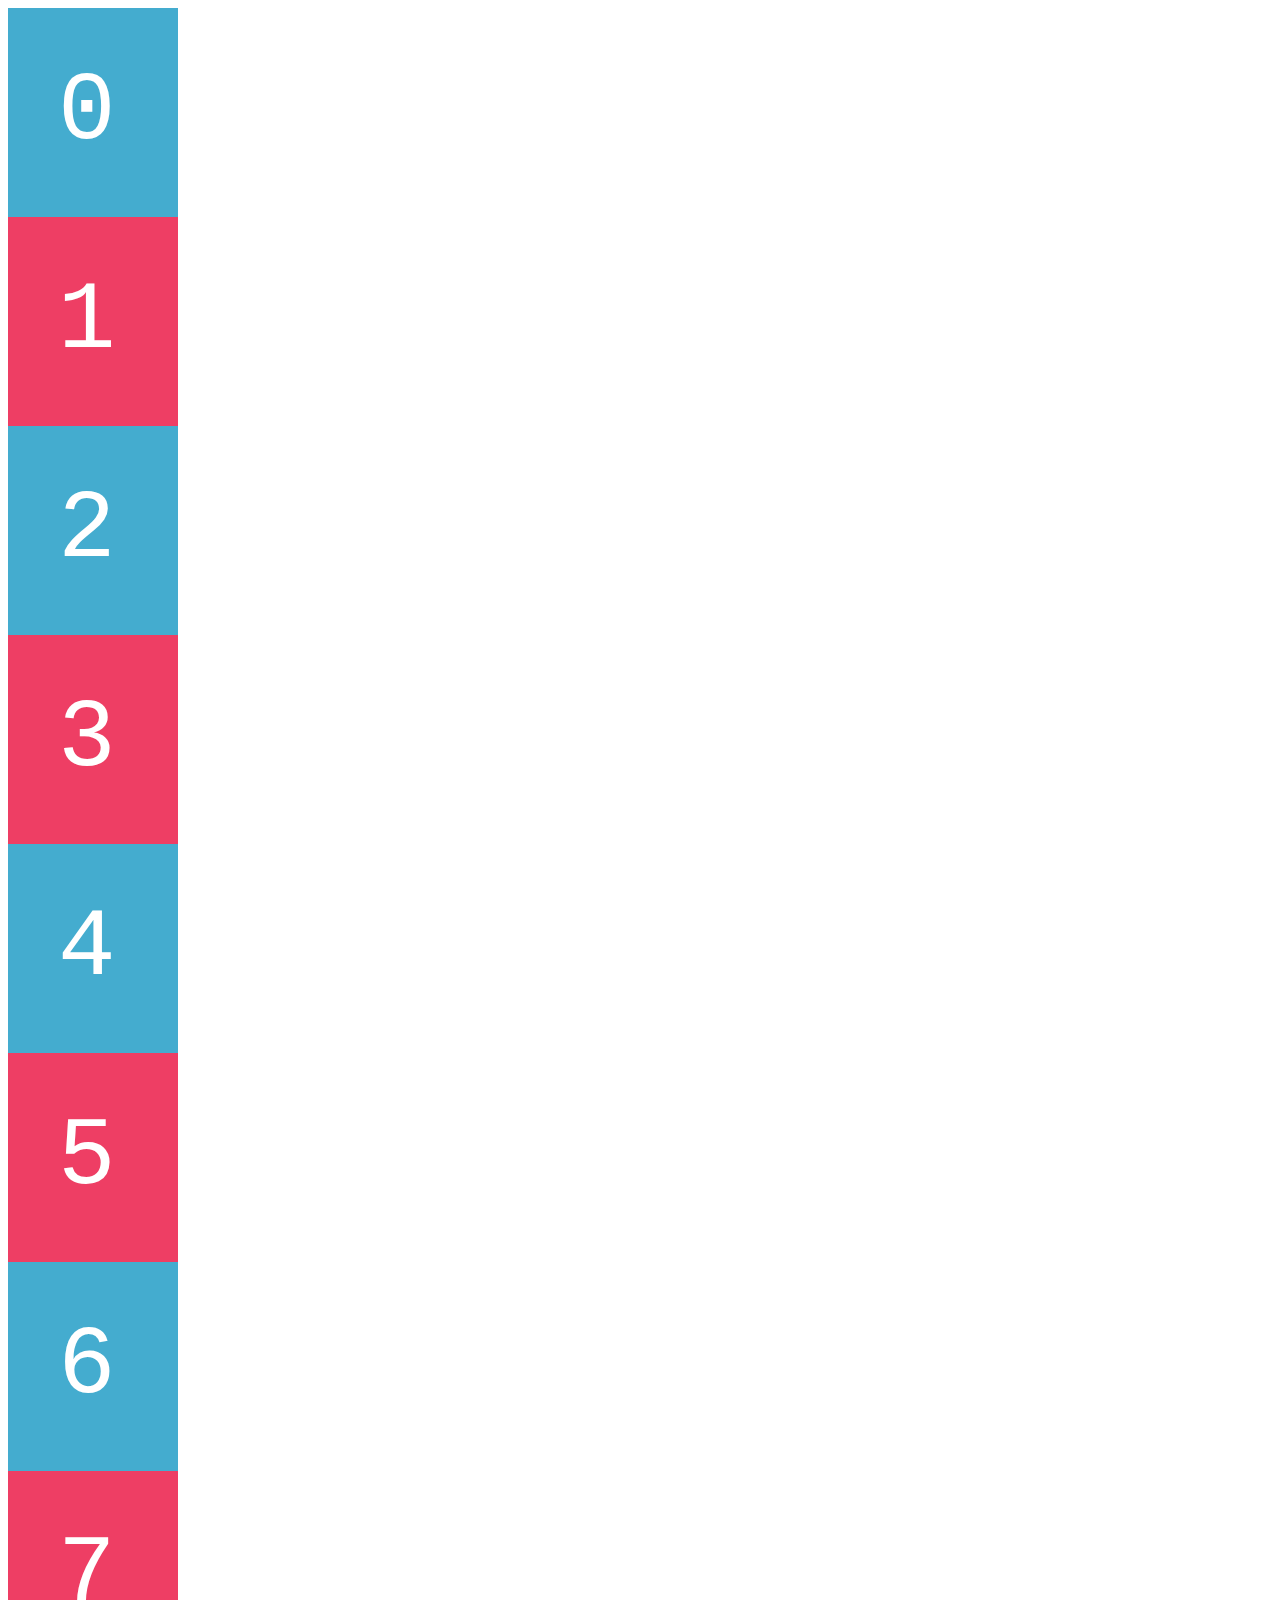
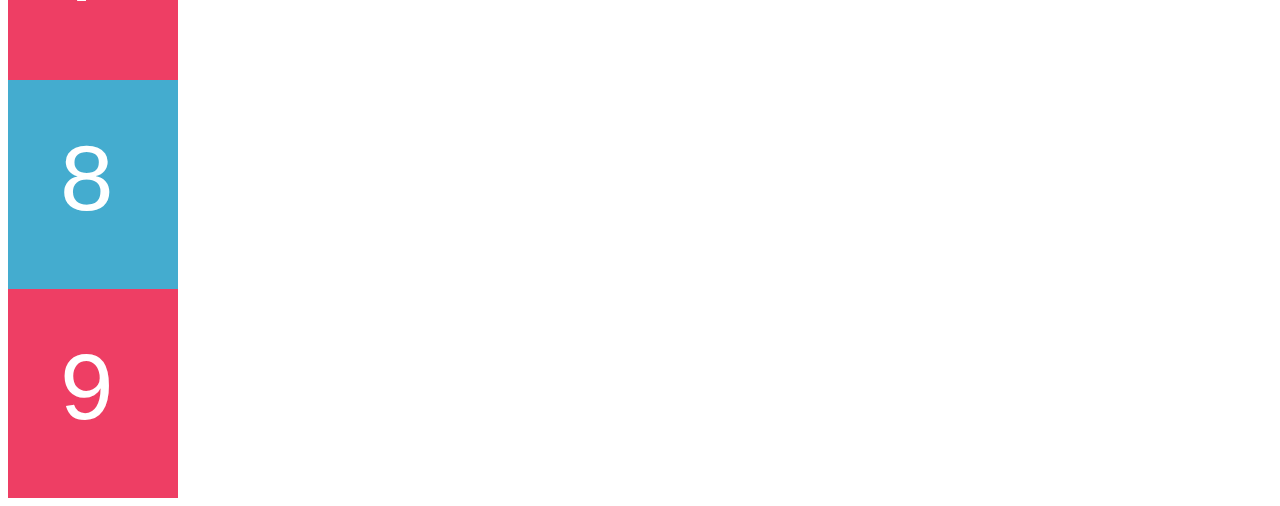
==== m3-w1w2-css-selectors/src/main/webapp/index.html @ d63f2bca "Adding CSS Selectors" ====
<!DOCTYPE html>
<html>
<head>
  <title>Fun with Blocks</title>
  <link rel="stylesheet" href="fun-with-blocks.css">
</head>
<body>
  <div id="box_0" class="box even">
    0
  </div>
  <div id="box_1" class="box odd">
    1
  </div>
  <div id="box_2" class="box even">
    2
  </div>
  <div id="box_3" class="box odd">
    3
  </div>
  <div id="box_4" class="box even">
    4
  </div>
  <div id="box_5" class="box odd">
    5
  </div>
  <div id="box_6" class="box even">
    6
  </div>
  <div id="box_7" class="box odd">
    7
  </div>
  <div id="box_8" class="box even">
    8
  </div>
  <div id="box_9" class="box odd">
    9
  </div>
</div>
</body>
</html>
---- m3-w1w2-css-selectors/src/main/webapp/fun-with-blocks.css ----
html {
  font: 96px Courier;
  color: white;
}
.box {
  padding: 50px;
  width: 70px;
}
.odd {
  background-color: #ee3e64;
}
.even {
  background-color: #44accf;
}
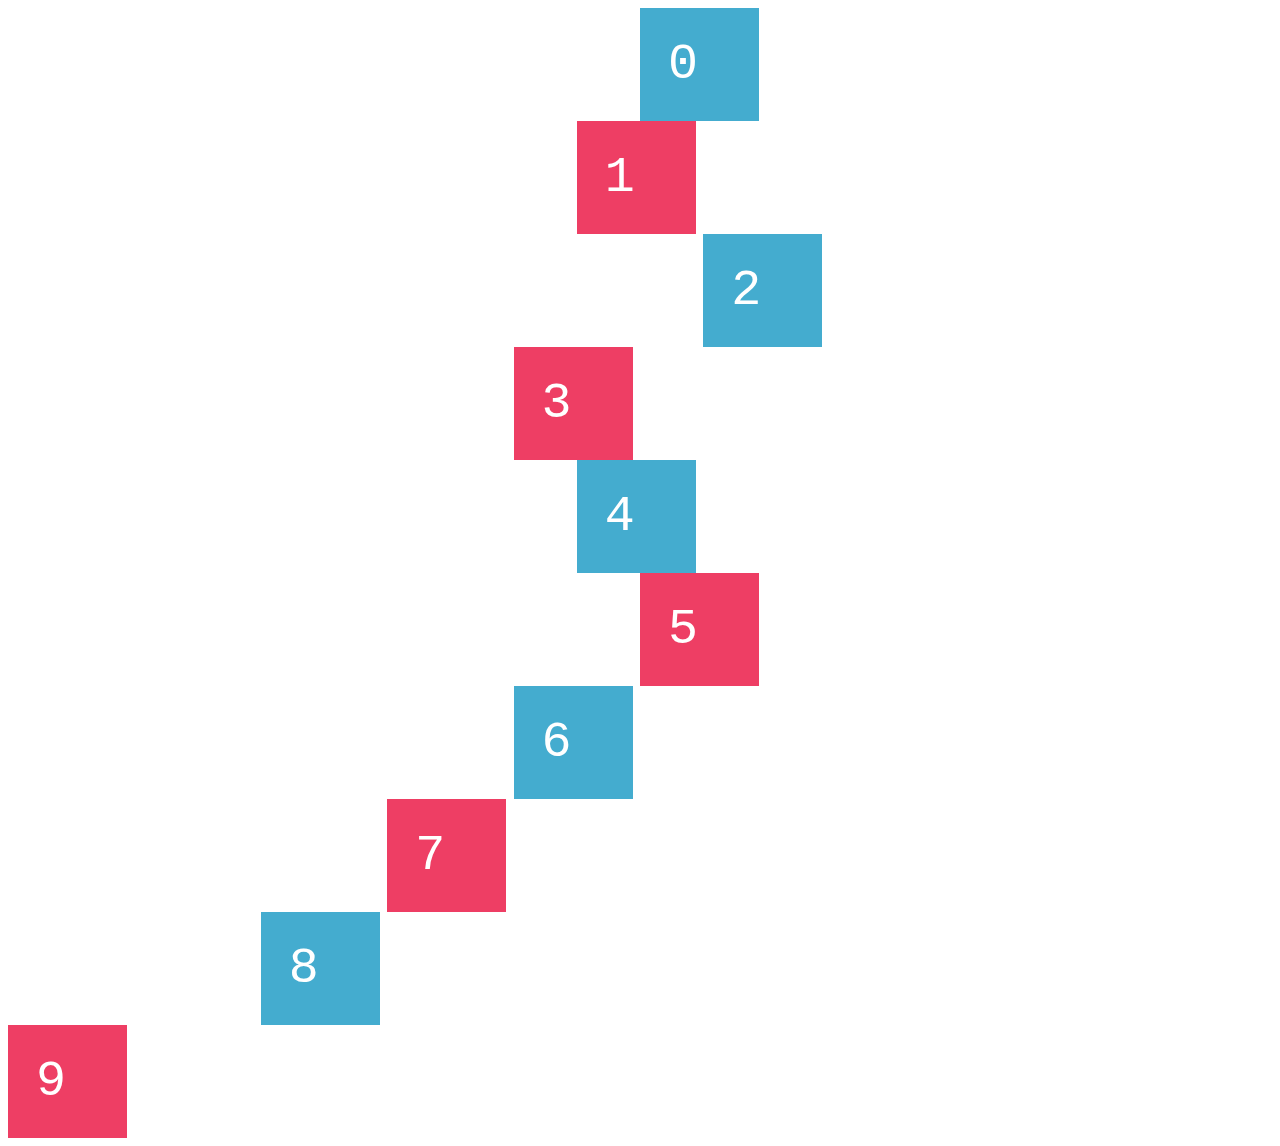
==== commit afded10c: "readme" ====
--- a/m3-w1w2-css-selectors/src/main/webapp/index.html
+++ b/m3-w1w2-css-selectors/src/main/webapp/index.html
@@ -2,18 +2,22 @@
 <html>
 <head>
   <title>Fun with Blocks</title>
-  <link rel="stylesheet" href="fun-with-blocks.css">
+  <link rel="stylesheet" href="fun-with-blocks4.css">
 </head>
 <body>
+
   <div id="box_0" class="box even">
     0
   </div>
+	</break>
   <div id="box_1" class="box odd">
     1
   </div>
   <div id="box_2" class="box even">
     2
   </div>
+  </break>
+
   <div id="box_3" class="box odd">
     3
   </div>
@@ -35,6 +39,6 @@
   <div id="box_9" class="box odd">
     9
   </div>
-</div>
+
 </body>
 </html>
--- a/m3-w1w2-css-selectors/src/main/webapp/fun-with-blocks4.css
+++ b/m3-w1w2-css-selectors/src/main/webapp/fun-with-blocks4.css
@@ -0,0 +1,45 @@
+html {
+  font: 50px Courier;
+  color: white;
+
+}
+.box {
+  padding: 28px;
+  width: 5%;
+
+  margin:0px;
+
+}
+.odd {
+  background-color: #ee3e64;
+}
+.even {
+  background-color: #44accf;
+}
+#box_0 {
+	margin-left: 50%;
+
+}
+#box_1 {
+	margin-left: 45%;
+
+}
+#box_2 {
+	margin-left: 55%;
+
+}#box_3 {
+	margin-left: 40%;
+}#box_4 {
+	margin-left: 45%;
+}#box_5 {
+	margin-left: 50%;
+}#box_6 {
+	margin-left: 40%;
+}#box_7 {
+	margin-left: 30%;
+}#box_8 {
+	margin-left: 20%;
+}
+}#box_9 {
+	margin-left: 10%;
+}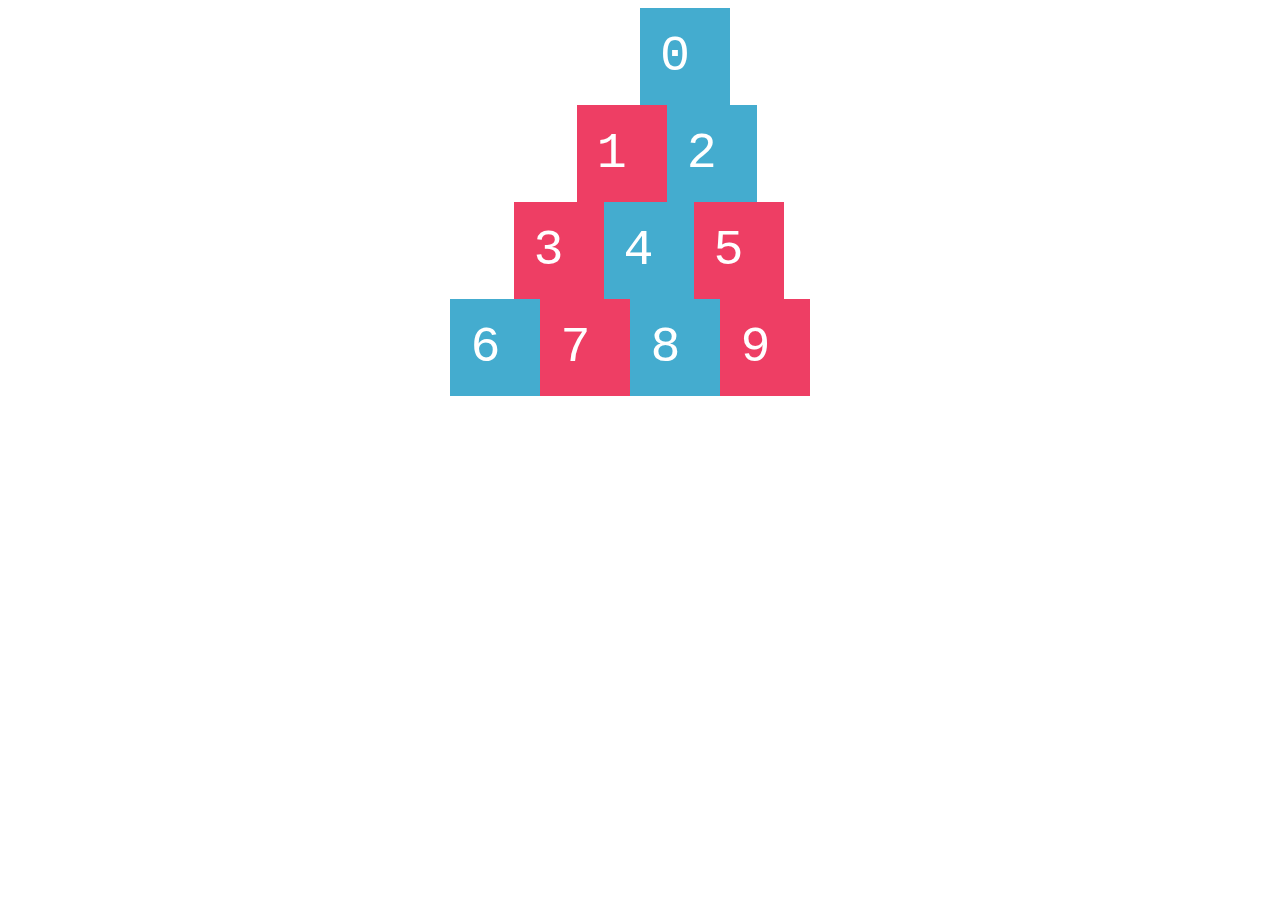
==== commit fa0e741b: "pyrmaid done using fun with boxes4.css  used margin but would not stay a pyrmaid with page change be" ====
--- a/m3-w1w2-css-selectors/src/main/webapp/index.html
+++ b/m3-w1w2-css-selectors/src/main/webapp/index.html
@@ -9,14 +9,14 @@
   <div id="box_0" class="box even">
     0
   </div>
-	</break>
+	
   <div id="box_1" class="box odd">
     1
   </div>
   <div id="box_2" class="box even">
     2
   </div>
-  </break>
+  
 
   <div id="box_3" class="box odd">
     3
--- a/m3-w1w2-css-selectors/src/main/webapp/fun-with-blocks4.css
+++ b/m3-w1w2-css-selectors/src/main/webapp/fun-with-blocks4.css
@@ -4,8 +4,8 @@
 
 }
 .box {
-  padding: 28px;
-  width: 5%;
+  padding: 20px;
+  width: 50px;
 
   margin:0px;
 
@@ -16,30 +16,48 @@
 .even {
   background-color: #44accf;
 }
+.row:before, .row:after { content: "";
+                          display: table;
+}
+
 #box_0 {
 	margin-left: 50%;
 
 }
 #box_1 {
 	margin-left: 45%;
-
+    float: left;
+    display:inline;
 }
 #box_2 {
-	margin-left: 55%;
+        float: left;
+        display:inline;
 
 }#box_3 {
 	margin-left: 40%;
+	float: left;
+    display: block;
 }#box_4 {
-	margin-left: 45%;
+	float: left;
+	display: inline;
 }#box_5 {
-	margin-left: 50%;
+
+	float: left;
+	display: inline;
 }#box_6 {
-	margin-left: 40%;
+	margin-left: 35%;
+	float: left;
+    display:block;
 }#box_7 {
-	margin-left: 30%;
+	float: left;
+	display: inline;
 }#box_8 {
-	margin-left: 20%;
-}
+	float: left;
+	display: inline;
+
+
 }#box_9 {
-	margin-left: 10%;
+    display: inline;
+	float: left;
+
 }